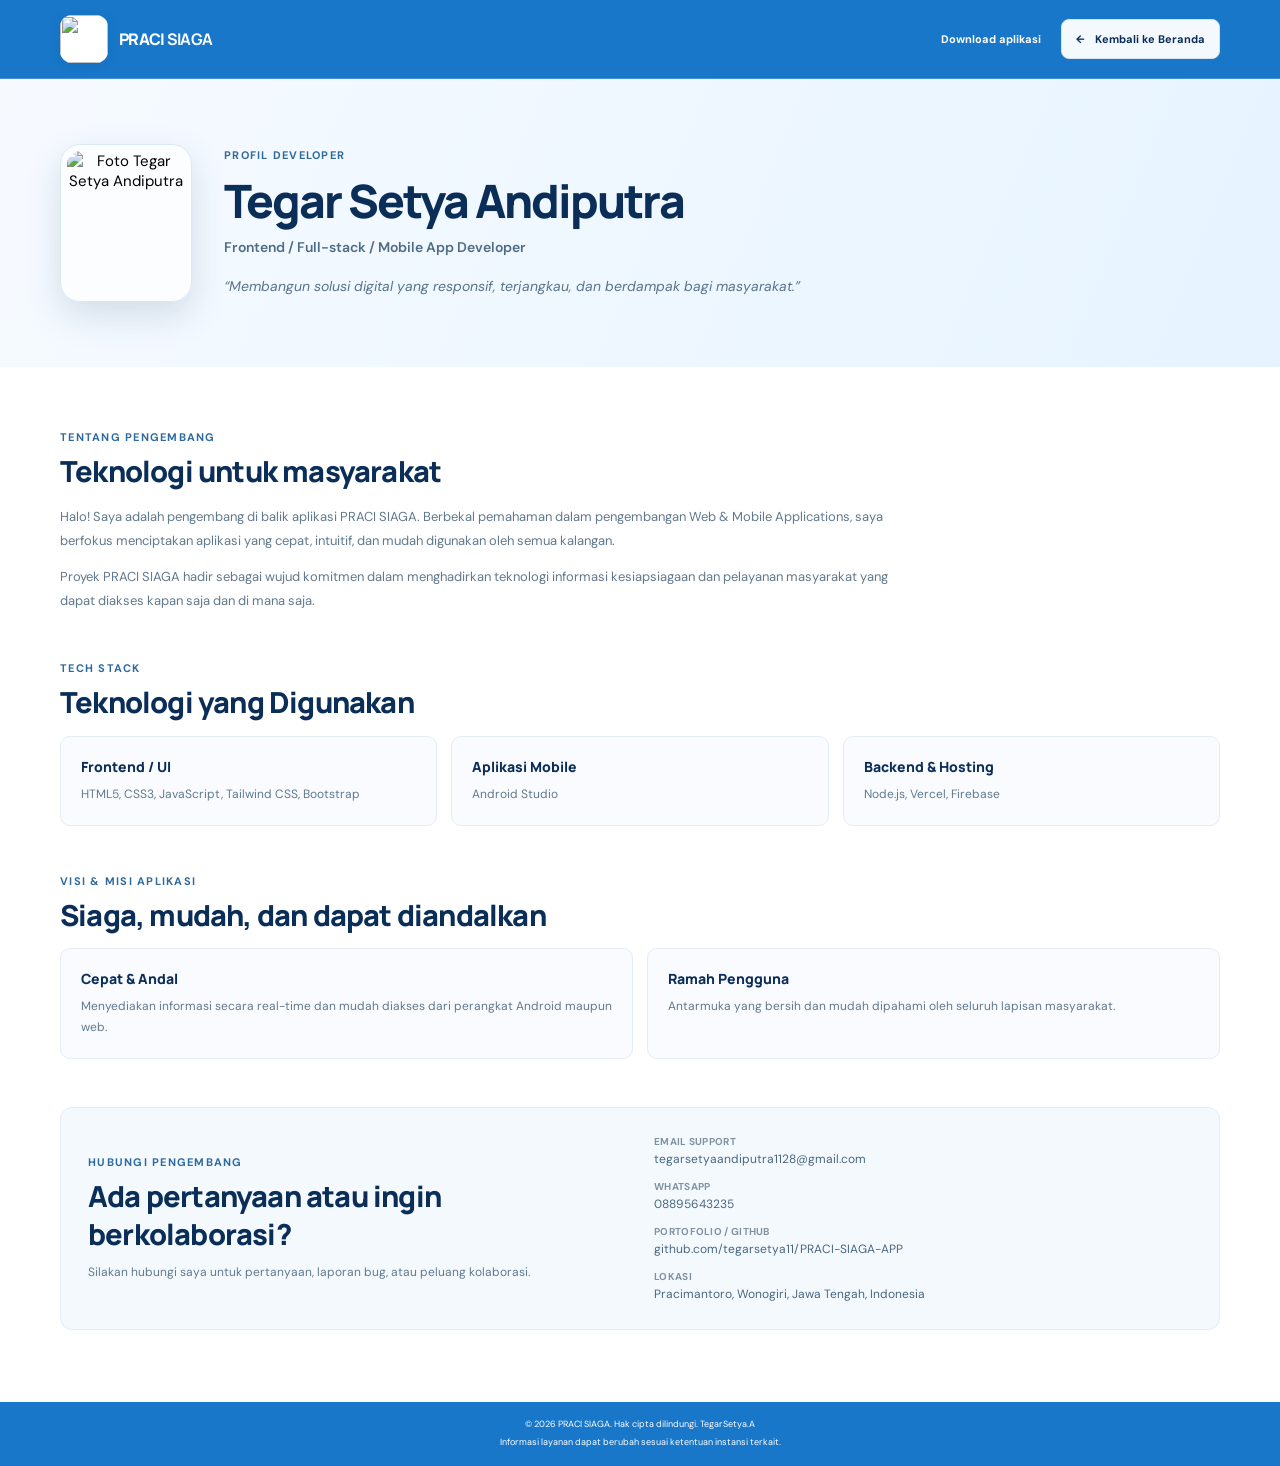
==== developer.html @ 0dc073da "Add files via upload" ====
<!doctype html>
<html lang="id">
  <head>
    <meta charset="utf-8" />
    <meta name="viewport" content="width=device-width, initial-scale=1" />
    <meta name="theme-color" content="#0b2e59" />
    <meta
      name="description"
      content="Profil Tegar Setya Andiputra, developer aplikasi PRACI SIAGA."
    />
    <title>Profil Developer — PRACI SIAGA</title>
    <link rel="icon" href="assets/logo-praci-siaga.jpg" type="image/jpeg" />
    <link rel="stylesheet" href="styles.css" />
    <script src="script.js" defer></script>
  </head>
  <body class="developer-page">
    <header class="site-header">
      <div class="container header-inner">
        <a class="brand" href="index.html#beranda" aria-label="PRACI SIAGA — kembali ke beranda">
          <img src="assets/logo-praci-siaga.jpg" alt="" width="48" height="48" />
          <span class="brand-name">PRACI <strong>SIAGA</strong></span>
        </a>
        <div class="developer-header-links">
          <a class="download-profile-link" href="assets/PRACI_SIAGA.apk" download="PRACI_SIAGA.apk">Download aplikasi</a>
          <a class="button download-header-back" href="index.html#beranda">
            <span aria-hidden="true">←</span>
            Kembali ke Beranda
          </a>
        </div>
      </div>
    </header>

    <main class="developer-page-main">
      <section class="developer-hero">
        <div class="container developer-hero-layout">
          <button class="developer-photo-trigger" type="button" aria-label="Perbesar foto Tegar Setya Andiputra" aria-haspopup="dialog">
            <img
              class="developer-photo"
              src="assets/developer-tegar.jpg"
              alt="Foto Tegar Setya Andiputra"
              width="768"
              height="1152"
            />
          </button>
          <div class="developer-intro">
            <p class="eyebrow">Profil Developer</p>
            <h1>Tegar Setya Andiputra</h1>
            <p class="developer-role">Frontend / Full-stack / Mobile App Developer</p>
            <blockquote>
              “Membangun solusi digital yang responsif, terjangkau, dan berdampak bagi masyarakat.”
            </blockquote>
          </div>
        </div>
      </section>

      <div class="container developer-content">
        <section class="developer-section" aria-labelledby="developer-about">
          <p class="eyebrow">Tentang Pengembang</p>
          <h2 id="developer-about">Teknologi untuk masyarakat</h2>
          <p>
            Halo! Saya adalah pengembang di balik aplikasi PRACI SIAGA. Berbekal pemahaman dalam
            pengembangan Web &amp; Mobile Applications, saya berfokus menciptakan aplikasi yang cepat,
            intuitif, dan mudah digunakan oleh semua kalangan.
          </p>
          <p>
            Proyek PRACI SIAGA hadir sebagai wujud komitmen dalam menghadirkan teknologi informasi
            kesiapsiagaan dan pelayanan masyarakat yang dapat diakses kapan saja dan di mana saja.
          </p>
        </section>

        <section class="developer-section" aria-labelledby="developer-stack">
          <p class="eyebrow">Tech Stack</p>
          <h2 id="developer-stack">Teknologi yang Digunakan</h2>
          <div class="developer-card-grid">
            <article class="developer-info-card">
              <h3>Frontend / UI</h3>
              <p>HTML5, CSS3, JavaScript, Tailwind CSS, Bootstrap</p>
            </article>
            <article class="developer-info-card">
              <h3>Aplikasi Mobile</h3>
              <p>Android Studio</p>
            </article>
            <article class="developer-info-card">
              <h3>Backend &amp; Hosting</h3>
              <p>Node.js, Vercel, Firebase</p>
            </article>
          </div>
        </section>

        <section class="developer-section" aria-labelledby="developer-vision">
          <p class="eyebrow">Visi &amp; Misi Aplikasi</p>
          <h2 id="developer-vision">Siaga, mudah, dan dapat diandalkan</h2>
          <div class="developer-card-grid developer-mission-grid">
            <article class="developer-info-card">
              <h3>Cepat &amp; Andal</h3>
              <p>
                Menyediakan informasi secara real-time dan mudah diakses dari perangkat Android
                maupun web.
              </p>
            </article>
            <article class="developer-info-card">
              <h3>Ramah Pengguna</h3>
              <p>Antarmuka yang bersih dan mudah dipahami oleh seluruh lapisan masyarakat.</p>
            </article>
          </div>
        </section>

        <section class="developer-contact" aria-labelledby="developer-contact-heading">
          <div>
            <p class="eyebrow">Hubungi Pengembang</p>
            <h2 id="developer-contact-heading">Ada pertanyaan atau ingin berkolaborasi?</h2>
            <p>Silakan hubungi saya untuk pertanyaan, laporan bug, atau peluang kolaborasi.</p>
          </div>
          <address>
            <a href="mailto:tegarsetyaandiputra1128@gmail.com">
              <span>Email Support</span>
              tegarsetyaandiputra1128@gmail.com
            </a>
            <a href="https://wa.me/628895643235" target="_blank" rel="noreferrer">
              <span>WhatsApp</span>
              08895643235
            </a>
            <a href="https://github.com/tegarsetya11/PRACI-SIAGA-APP" target="_blank" rel="noreferrer">
              <span>Portofolio / GitHub</span>
              github.com/tegarsetya11/PRACI-SIAGA-APP
            </a>
            <p>
              <span>Lokasi</span>
              Pracimantoro, Wonogiri, Jawa Tengah, Indonesia
            </p>
          </address>
        </section>
      </div>
    </main>

    <dialog class="developer-photo-dialog" aria-label="Foto Tegar Setya Andiputra">
      <button class="developer-photo-close" type="button" aria-label="Tutup foto">&times;</button>
      <img src="assets/developer-tegar.jpg" alt="Foto Tegar Setya Andiputra" width="768" height="1152" />
    </dialog>

    <footer class="site-footer">
      <div class="container footer-bottom">
        <span>© 2026 PRACI SIAGA. Hak cipta dilindungi. TegarSetya.A</span>
        <span>Informasi layanan dapat berubah sesuai ketentuan instansi terkait.</span>
      </div>
    </footer>
  </body>
</html>
---- styles.css ----
@import url("https://fonts.googleapis.com/css2?family=DM+Sans:wght@400;500;600;700&family=Manrope:wght@400;500;600;700;800&display=swap");

:root {
  color-scheme: light;
  --navy: #0b2e59;
  --navy-deep: #082447;
  --blue: #1877c9;
  --blue-light: #dff1ff;
  --ice: #f4f9fe;
  --text: #142b45;
  --muted: #61758a;
  --line: #e2eaf1;
  --white: #fff;
  --font-body: "DM Sans", "Segoe UI", sans-serif;
  --font-heading: "Manrope", "Segoe UI", sans-serif;
}

* { box-sizing: border-box; }
html { scroll-behavior: smooth; scroll-padding-top: 92px; }
body { margin: 0; color: var(--text); background: #fff; font-family: var(--font-body); font-size: 15px; -webkit-font-smoothing: antialiased; }
a { color: inherit; text-decoration: none; }
button { font: inherit; }
.container { width: min(1160px, calc(100% - 48px)); margin: 0 auto; }
.sr-only { position: absolute; width: 1px; height: 1px; padding: 0; margin: -1px; overflow: hidden; clip: rect(0,0,0,0); white-space: nowrap; border: 0; }

.site-header { position: sticky; top: 0; z-index: 20; background: var(--blue); border-bottom: 1px solid rgba(255,255,255,.18); backdrop-filter: blur(16px); }
.header-inner { height: 78px; display: flex; align-items: center; justify-content: space-between; }
.brand { display: inline-flex; align-items: center; gap: 11px; }
.brand img { object-fit: cover; border-radius: 12px; background: #fff; box-shadow: 0 3px 12px rgba(9,42,78,.09); }
.brand-name { color: #fff; font-family: var(--font-heading); font-size: 16px; font-weight: 800; letter-spacing: -.7px; }
.brand-name strong { color: #fff; }
.site-nav { display: flex; align-items: center; gap: 35px; color: rgba(255,255,255,.9); font-size: 13px; font-weight: 600; }
.site-nav > a:not(.nav-cta):hover { color: #fff; }
.footer-top:hover { color: var(--blue); }
.site-nav .nav-cta { display: inline-flex; align-items: center; gap: 14px; padding: 12px 17px; color: #fff; background: var(--navy); border-radius: 8px; transition: background .2s, transform .2s; }
.site-nav .nav-cta:hover { color: var(--navy); background: #fff; transform: translateY(-1px); }
.menu-toggle { display: none; border: 0; background: transparent; }

.hero { position: relative; min-height: 606px; overflow: hidden; background: linear-gradient(112deg, #f6faff 0%, #eef7ff 53%, #e6f3ff 100%); }
.hero-layout { position: relative; z-index: 1; display: grid; grid-template-columns: 1.04fr .96fr; align-items: center; min-height: 606px; gap: 48px; }
.hero-copy { max-width: 590px; padding: 58px 0 64px; }
.eyebrow { display: flex; align-items: center; gap: 9px; margin: 0 0 22px; color: #2f6a9e; font-size: 11px; font-weight: 700; letter-spacing: 1.25px; text-transform: uppercase; }
.eyebrow-dot { width: 7px; height: 7px; background: #2ea87d; border-radius: 50%; box-shadow: 0 0 0 4px rgba(46,168,125,.12); }
h1, h2, h3, p { margin-top: 0; }
.hero h1 { margin: 0; color: var(--navy); font-family: var(--font-heading); font-size: clamp(40px, 4.5vw, 58px); font-weight: 800; letter-spacing: -3px; line-height: 1.1; }
.hero h1 span, .section-heading h2 span { color: var(--blue); }
.hero-description { max-width: 515px; margin: 22px 0 26px; color: #566d83; font-size: 15px; line-height: 1.85; }
.hero-actions { display: flex; align-items: center; gap: 25px; }
.button { display: inline-flex; justify-content: center; align-items: center; gap: 10px; min-height: 48px; padding: 0 19px; border-radius: 8px; font-size: 13px; font-weight: 700; transition: transform .2s, background .2s; }
.button svg { width: 18px; height: 18px; fill: none; stroke: currentColor; stroke-width: 1.8; stroke-linecap: round; stroke-linejoin: round; }
.button-primary { color: #fff; background: var(--navy); box-shadow: 0 8px 18px rgba(11,46,89,.15); }
.button-primary:hover { background: var(--blue); transform: translateY(-2px); }
.text-link { display: inline-flex; gap: 11px; align-items: center; color: var(--navy); font-size: 13px; font-weight: 700; }
.text-link span { color: var(--blue); font-size: 17px; }
.hero-note { display: flex; align-items: flex-start; gap: 11px; max-width: 475px; margin-top: 32px; color: #708397; font-size: 11px; line-height: 1.7; }
.note-icon { display: inline-grid; flex: 0 0 17px; height: 17px; place-items: center; color: #397fb6; border: 1px solid #a8cce8; border-radius: 50%; font-family: Georgia,serif; font-size: 11px; font-weight: 700; }
.hero-glow { position: absolute; border-radius: 50%; background: rgba(163,213,249,.25); filter: blur(2px); }
.hero-glow-one { width: 450px; height: 450px; top: -340px; right: 4%; }
.hero-glow-two { width: 370px; height: 370px; bottom: -310px; left: 32%; background: rgba(186,223,250,.23); }
.hero-bottom-line { position: absolute; right: 0; bottom: 0; left: 0; height: 1px; background: #dcebf7; }

.hero-visual { position: relative; display: flex; height: 570px; align-items: center; justify-content: center; }
.visual-orbit { position: absolute; border: 1px solid rgba(70,145,205,.12); border-radius: 50%; }
.orbit-one { width: 470px; height: 470px; }
.orbit-two { width: 390px; height: 390px; }
.phone { position: relative; z-index: 1; width: 320px; height: 490px; padding: 9px; border: 1px solid #ccd8e4; border-radius: 34px; background: #122a45; box-shadow: 0 28px 65px rgba(18,53,86,.2), inset 0 0 0 2px rgba(255,255,255,.14); transform: rotate(-3deg); }
.phone::before { position: absolute; top: 137px; left: -3px; width: 3px; height: 50px; border-radius: 3px 0 0 3px; background: #52677c; content: ""; }
.phone::after { position: absolute; top: 168px; right: -3px; width: 3px; height: 65px; border-radius: 0 3px 3px 0; background: #52677c; content: ""; }
.phone-screen { position: relative; height: 100%; overflow: hidden; border-radius: 24px; background: #f7faff; }
.phone-preview-image { display: block; width: 100%; height: 100%; object-fit: cover; object-position: center; }
.phone-status { display: flex; justify-content: space-between; padding: 1px 5px 20px; color: #293d52; font-size: 8px; font-weight: 700; }
.app-top { display: flex; align-items: center; justify-content: space-between; margin: 0 -15px; padding: 19px 18px 20px; color: #fff; background: linear-gradient(125deg, #0b2e59, #1c72b6); }
.app-kicker { color: #b7daf4; font-size: 7px; font-weight: 600; letter-spacing: .7px; }
.app-top h2 { margin: 6px 0 3px; font-family: var(--font-heading); font-size: 19px; font-weight: 800; letter-spacing: -.5px; }
.app-top p { margin: 0; color: #d4e9f9; font-size: 9px; }
.app-mark { display: grid; width: 36px; height: 36px; place-items: center; border: 1px solid rgba(255,255,255,.47); border-radius: 12px; background: rgba(255,255,255,.14); font-size: 11px; font-weight: 800; }
.phone-search { display: flex; align-items: center; gap: 7px; height: 33px; margin-top: 14px; padding: 0 10px; color: #8a9aaa; border: 1px solid #e4ebf1; border-radius: 7px; background: #fff; font-size: 9px; }
.phone-search span { color: #347db8; font-size: 16px; }
.phone-section-title { display: flex; justify-content: space-between; align-items: center; margin: 16px 0 9px; color: var(--navy); font-size: 10px; }
.phone-section-title span { color: #4285bb; font-size: 8px; }
.service-grid { display: grid; grid-template-columns: repeat(4,1fr); gap: 6px; }
.mini-service { display: flex; align-items: center; flex-direction: column; gap: 5px; padding: 9px 3px 7px; border: 1px solid #edf1f5; border-radius: 8px; background: #fff; color: #506579; font-size: 7px; }
.mini-icon { display: grid; width: 27px; height: 27px; place-items: center; border-radius: 8px; font-size: 15px; font-weight: 700; }
.mini-navy { color: #275d96; background: #eaf3fb; }.mini-red { color: #d85357; background: #fff0ef; }.mini-orange { color: #d48436; background: #fff5e8; }.mini-green { color: #298e78; background: #e9f7f3; }
.contact-row { display: flex; align-items: center; gap: 8px; padding: 9px 0; border-top: 1px solid #eaf0f5; }
.contact-symbol { display: grid; flex: 0 0 30px; height: 30px; place-items: center; border-radius: 8px; font-size: 15px; font-weight: 700; }
.symbol-navy { color: #275d96; background: #eaf3fb; }.symbol-red { color: #d85357; background: #fff0ef; }
.contact-row > span:nth-child(2) { min-width: 0; flex: 1; }
.contact-row strong, .contact-row small { display: block; }
.contact-row strong { overflow: hidden; color: #243a50; font-size: 8px; font-weight: 700; text-overflow: ellipsis; white-space: nowrap; }
.contact-row small { margin-top: 3px; color: #8a99a8; font-size: 7px; }
.contact-arrow { color: #7b91a6; font-size: 19px; }
.phone-bottom { position: absolute; right: 0; bottom: 0; left: 0; display: flex; justify-content: space-around; align-items: center; height: 38px; border-top: 1px solid #e6edf3; background: #fff; color: #8a99a8; font-size: 7px; }
.bottom-active { position: absolute; left: 30px; bottom: 7px; width: 23px; height: 2px; border-radius: 2px; background: #277bb9; }
.floating-card { position: absolute; z-index: 2; display: flex; align-items: center; gap: 11px; padding: 12px 15px; border: 1px solid rgba(222,233,243,.9); border-radius: 12px; background: rgba(255,255,255,.96); box-shadow: 0 12px 34px rgba(29,71,108,.12); }
.floating-card strong, .floating-card small { display: block; }
.floating-card strong { color: var(--navy); font-size: 11px; }
.floating-card small { margin-top: 4px; color: #8596a7; font-size: 9px; }
.floating-card-top { top: 113px; right: -9px; }
.floating-card-bottom { bottom: 86px; left: -9px; }
.floating-icon { display: grid; width: 34px; height: 34px; place-items: center; border-radius: 10px; font-size: 19px; }
.icon-blue { color: #2776b8; background: #eaf4fc; }
.pulse-mark { display: grid; width: 33px; height: 33px; place-items: center; border-radius: 10px; background: #e8f6f1; }
.pulse-mark span { width: 9px; height: 9px; border-radius: 50%; background: #28a47b; box-shadow: 0 0 0 5px rgba(40,164,123,.15); }

.trust-strip { background: #fff; border-bottom: 4px solid #d9e6f0; }
.trust-inner { display: flex; justify-content: space-between; align-items: center; min-height: 78px; }
.trust-inner p { margin: 0; color: #8291a0; font-size: 12px; }
.trust-location { display: flex; align-items: center; gap: 10px; color: var(--navy); font-size: 12px; font-weight: 700; }
.trust-location span { color: var(--blue); font-size: 18px; }
.trust-location i { width: 3px; height: 3px; margin: 0 3px; border-radius: 50%; background: #86a4be; }

.section { padding: 104px 0; }
.about-section { background: #fff; }
.about-layout { display: grid; grid-template-columns: .95fr 1.05fr; gap: 110px; align-items: start; }
.eyebrow-light { margin-bottom: 18px; color: #4384b5; }
.section-heading h2 { margin: 0; color: var(--navy); font-family: var(--font-heading); font-size: clamp(32px,3.5vw,43px); font-weight: 800; letter-spacing: -2px; line-height: 1.2; }
.about-copy { max-width: 510px; padding-top: 31px; }
.about-copy p { margin-bottom: 18px; color: #62778b; font-size: 14px; line-height: 1.95; }

.service-area-section { margin-top: 66px; }
.service-area-heading { max-width: 760px; margin-bottom: 25px; }
.service-area-heading .eyebrow { margin-bottom: 10px; }
.service-area-heading h2 { margin: 0 0 11px; color: var(--navy); font-family: var(--font-heading); font-size: 25px; font-weight: 800; letter-spacing: -.8px; }
.service-area-heading > p:last-child { margin: 0; color: #62778b; font-size: 13px; line-height: 1.8; }
.service-area-grid { display: grid; grid-template-columns: repeat(2, minmax(0, 1fr)); gap: 14px; }
.service-area-card { padding: 19px 20px 17px; border: 1px solid #e5edf4; border-radius: 10px; background: #f9fbfe; }
.service-area-card h3 { display: flex; align-items: baseline; gap: 11px; margin: 0 0 11px; color: var(--navy); font-family: var(--font-heading); font-size: 14px; font-weight: 800; line-height: 1.5; }
.service-area-card h3 span { flex: 0 0 auto; color: var(--blue); font-size: 10px; letter-spacing: .5px; }
.service-area-card ul { display: grid; gap: 6px; margin: 0; padding: 0 0 0 17px; color: #62778b; font-size: 11px; line-height: 1.65; }
.service-area-card li::marker { color: #5a9ad0; }

.agency-section { margin-top: 70px; }
.agency-heading { margin-bottom: 24px; }
.agency-heading .eyebrow { margin-bottom: 10px; }
.agency-heading h2 { margin: 0; color: var(--navy); font-family: var(--font-heading); font-size: 24px; font-weight: 800; letter-spacing: -.8px; }
.agency-grid { display: grid; grid-template-columns: repeat(5, minmax(0, 1fr)); gap: 14px; margin: 0; padding: 0; list-style: none; }
.agency-card { display: flex; min-height: 154px; flex-direction: column; align-items: center; justify-content: flex-start; gap: 13px; padding: 17px 12px 15px; border: 1px solid #e5edf4; border-radius: 10px; background: #fff; color: #36536f; text-align: center; font-size: 11px; font-weight: 600; line-height: 1.55; }
.agency-logo { display: block; width: 66px; height: 66px; flex: 0 0 66px; object-fit: contain; }

.download-section { padding: 84px 0 75px; background: #fff; }
.download-card { position: relative; display: flex; min-height: 300px; justify-content: space-between; align-items: center; padding: 45px 65px; overflow: hidden; border-radius: 14px; background: linear-gradient(110deg,#eaf5fe,#f3f9fe 65%,#e7f3fd); }
.download-copy { position: relative; z-index: 1; max-width: 625px; }
.download-copy .eyebrow { margin-bottom: 14px; color: #3379af; }
.download-copy h2 { margin: 0 0 13px; color: var(--navy); font-family: var(--font-heading); font-size: clamp(26px,3vw,35px); font-weight: 800; letter-spacing: -1.3px; line-height: 1.25; }
.download-copy > p:not(.eyebrow):not(.download-status) { max-width: 540px; margin: 0 0 19px; color: #61798e; font-size: 12px; line-height: 1.8; }
.button-download { min-height: 44px; color: #fff; background: #7e9ab2; cursor: not-allowed; font-size: 11px; }
.download-status { display: inline-flex; align-items: center; gap: 7px; margin: 13px 0 0 11px; color: #76899a; font-size: 10px; }
.download-status span { color: #d9974e; font-size: 9px; }
.download-brand { position: relative; z-index: 1; display: flex; flex-direction: column; align-items: center; gap: 11px; margin-right: 28px; }
.download-brand img { width: 142px; height: 142px; object-fit: cover; border: 6px solid rgba(255,255,255,.86); border-radius: 23px; box-shadow: 0 12px 35px rgba(25,67,103,.12); }
.download-brand span { color: #4d7798; font-size: 8px; font-weight: 700; letter-spacing: 1.4px; }
.download-watermark { position: absolute; right: 12%; bottom: -155px; color: rgba(72,143,200,.05); font-family: var(--font-heading); font-size: 390px; font-weight: 800; letter-spacing: -35px; line-height: 1; pointer-events: none; }
.download-note { margin: 14px 0 0; color: #8c9baa; text-align: center; font-size: 10px; }
.download-page-main { display: flex; min-height: calc(100vh - 78px - 72px); align-items: center; background: #fff; }
.download-page .download-section { width: 100%; }
.download-page .download-copy h1 { margin: 0 0 13px; color: var(--navy); font-family: var(--font-heading); font-size: clamp(26px,3vw,35px); font-weight: 800; letter-spacing: -1.3px; line-height: 1.25; }
.download-page .download-copy h1 + p { max-width: 540px; margin: 0 0 19px; color: #61798e; font-size: 12px; line-height: 1.8; }
.download-header-group { display: flex; align-items: center; gap: 20px; }
.download-header-back { min-height: 40px; padding: 0 14px; color: var(--navy); border: 1px solid #d6e4ef; background: #f4f9fe; font-size: 11px; }
.download-header-back:hover { background: #e8f4fd; }
.download-profile-link { color: #3379af; font-size: 11px; font-weight: 700; }
.download-profile-link:hover { color: var(--navy); }
.developer-page .download-profile-link,
.developer-page .download-profile-link:hover { color: #fff; }

.developer-page-main { background: #fff; }
.developer-hero { padding: 65px 0; background: linear-gradient(112deg, #f6faff 0%, #eef7ff 53%, #e6f3ff 100%); }
.developer-hero-layout { display: flex; align-items: center; gap: 32px; }
.developer-photo-trigger { width: 132px; height: 158px; flex: 0 0 132px; padding: 6px; overflow: hidden; border: 1px solid #d8e8f5; border-radius: 20px; background: rgba(255,255,255,.78); box-shadow: 0 14px 35px rgba(25,67,103,.15); cursor: zoom-in; }
.developer-photo-trigger:focus-visible, .developer-photo-close:focus-visible { outline: 3px solid var(--blue); outline-offset: 3px; }
.developer-photo { display: block; width: 100%; height: 100%; object-fit: cover; object-position: center 25%; border-radius: 14px; }
.developer-photo-dialog { position: relative; max-width: min(90vw, 720px); max-height: 92vh; padding: 14px; overflow: visible; border: 1px solid rgba(255,255,255,.25); border-radius: 16px; background: #fff; box-shadow: 0 24px 80px rgba(0,0,0,.35); }
.developer-photo-dialog[open] { display: grid; place-items: center; }
.developer-photo-dialog::backdrop { background: rgba(5,19,34,.82); backdrop-filter: blur(4px); }
.developer-photo-dialog > img { display: block; max-width: calc(90vw - 28px); max-height: calc(92vh - 28px); object-fit: contain; border-radius: 8px; }
.developer-photo-close { position: absolute; z-index: 1; top: -13px; right: -13px; display: grid; width: 36px; height: 36px; place-items: center; border: 1px solid #dbe5ed; border-radius: 50%; background: #fff; color: var(--navy); box-shadow: 0 3px 12px rgba(0,0,0,.2); font-size: 25px; line-height: 1; cursor: pointer; }
.developer-intro .eyebrow { margin-bottom: 11px; }
.developer-intro h1 { margin: 0; color: var(--navy); font-family: var(--font-heading); font-size: clamp(32px,4vw,46px); font-weight: 800; letter-spacing: -2px; line-height: 1.2; }
.developer-role { margin: 10px 0 0; color: #4f6c85; font-size: 14px; font-weight: 600; }
.developer-intro blockquote { margin: 19px 0 0; color: #58748d; font-size: 14px; font-style: italic; line-height: 1.7; }
.developer-content { padding-top: 63px; padding-bottom: 72px; }
.developer-section { margin-bottom: 48px; }
.developer-section > .eyebrow, .developer-contact .eyebrow { margin-bottom: 9px; }
.developer-section h2, .developer-contact h2 { margin: 0 0 14px; color: var(--navy); font-family: var(--font-heading); font-size: clamp(22px,2.5vw,29px); font-weight: 800; letter-spacing: -.8px; line-height: 1.3; }
.developer-section > p:not(.eyebrow) { max-width: 850px; margin: 0 0 12px; color: #61798e; font-size: 13px; line-height: 1.85; }
.developer-card-grid { display: grid; grid-template-columns: repeat(3,minmax(0,1fr)); gap: 14px; }
.developer-info-card { padding: 20px; border: 1px solid #e5edf4; border-radius: 10px; background: #f9fbfe; }
.developer-info-card h3 { margin: 0 0 8px; color: var(--navy); font-family: var(--font-heading); font-size: 14px; font-weight: 800; }
.developer-info-card p { margin: 0; color: #61798e; font-size: 12px; line-height: 1.75; }
.developer-mission-grid { grid-template-columns: repeat(2,minmax(0,1fr)); }
.developer-contact { display: grid; grid-template-columns: 1fr 1fr; gap: 28px; align-items: center; padding: 27px; border: 1px solid #e2edf6; border-radius: 12px; background: #f4f9fe; }
.developer-contact h2 { margin-bottom: 9px; }
.developer-contact > div > p:last-child { margin: 0; color: #61798e; font-size: 12px; line-height: 1.7; }
.developer-contact address { display: grid; gap: 13px; color: #49677f; font-size: 12px; font-style: normal; overflow-wrap: anywhere; }
.developer-contact address a, .developer-contact address p { margin: 0; }
.developer-contact address a:hover { color: var(--blue); }
.developer-contact address span { display: block; margin-bottom: 3px; color: #8092a2; font-size: 10px; font-weight: 700; letter-spacing: .3px; text-transform: uppercase; }
.developer-header-links { display: flex; align-items: center; gap: 20px; }

.emergency-note { padding: 32px 0; background: #f7f9fb; border-top: 1px solid #edf1f4; border-bottom: 1px solid #edf1f4; }
.emergency-note-inner { display: flex; align-items: center; gap: 17px; }
.emergency-symbol { display: grid; flex: 0 0 35px; height: 35px; place-items: center; color: #b86d27; border: 1px solid #eddbbf; border-radius: 50%; background: #fff9f0; font-family: Georgia,serif; font-weight: 700; }
.emergency-note h2 { margin: 0 0 5px; color: var(--navy); font-family: var(--font-heading); font-size: 13px; font-weight: 800; }
.emergency-note p { max-width: 700px; margin: 0; color: #77899a; font-size: 10px; line-height: 1.7; }
.emergency-note-inner > a { display: inline-flex; flex: 0 0 auto; gap: 8px; align-items: center; margin-left: auto; color: #2f75aa; font-size: 10px; font-weight: 700; }

.site-footer { background: var(--blue); }
.footer-main { display: flex; align-items: center; gap: 25px; padding-top: 30px; padding-bottom: 27px; }
.footer-brand img { width: 42px; height: 42px; }
.footer-brand .brand-name { font-size: 14px; }
.footer-main > p { margin: 0; color: #7b8b9a; font-size: 10px; line-height: 1.7; }
.footer-top { display: inline-flex; gap: 10px; align-items: center; margin-left: auto; color: #63798d; font-size: 10px; font-weight: 600; }
.footer-top span { color: #347daf; font-size: 15px; }
.footer-bottom { display: flex; flex-direction: column; align-items: center; justify-content: center; gap: 6px; padding-top: 16px; padding-bottom: 18px; color: #fff; font-size: 9px; text-align: center; }

@media (min-width: 1400px) { .hero-layout { min-height: 650px; }.hero { min-height: 650px; }.hero-visual { height: 610px; } }
@media (max-width: 1000px) {
  .container { width: min(100% - 40px, 820px); }
  .hero-layout { grid-template-columns: 1.05fr .95fr; gap: 20px; }
  .hero h1 { font-size: 47px; }
  .hero-visual { transform: scale(.9); transform-origin: center; }
  .floating-card-top { right: -22px; }.floating-card-bottom { left: -22px; }
  .about-layout { gap: 55px; }
  .service-area-grid { gap: 11px; }
  .service-area-card { padding-right: 16px; padding-left: 16px; }
  .agency-grid { grid-template-columns: repeat(3, minmax(0, 1fr)); }
  .download-card { padding-right: 42px; padding-left: 42px; }
}
@media (max-width: 700px) {
  html { scroll-padding-top: 72px; }
  .container { width: calc(100% - 38px); }
  .header-inner { height: 68px; }
  .download-header-group { gap: 12px; }
  .download-header-group .brand { gap: 8px; }
  .brand img { width: 41px; height: 41px; border-radius: 10px; }
  .brand-name { font-size: 14px; }
  .download-header-back { min-height: 38px; padding: 0 10px; font-size: 9px; }
  .developer-hero { padding: 44px 0; }
  .developer-hero-layout { align-items: flex-start; flex-direction: column; gap: 19px; }
  .developer-photo-trigger { width: 104px; height: 126px; flex-basis: 104px; border-radius: 16px; }
  .developer-photo-trigger img { border-radius: 11px; }
  .developer-role { font-size: 12px; line-height: 1.6; }
  .developer-intro blockquote { margin-top: 13px; font-size: 12px; }
  .developer-content { padding-top: 44px; padding-bottom: 52px; }
  .developer-section { margin-bottom: 36px; }
  .developer-section > p:not(.eyebrow) { font-size: 11px; }
  .developer-card-grid, .developer-mission-grid { grid-template-columns: 1fr; gap: 10px; }
  .developer-info-card { padding: 16px; }
  .developer-info-card h3 { font-size: 12px; }
  .developer-info-card p { font-size: 10px; }
  .developer-contact { grid-template-columns: 1fr; gap: 19px; padding: 20px; }
  .developer-contact address { font-size: 10px; }
  .developer-header-links { gap: 9px; }
  .developer-header-links .download-header-back { font-size: 8px; }
  .menu-toggle { display: flex; width: 39px; height: 39px; flex-direction: column; justify-content: center; gap: 5px; padding: 8px; cursor: pointer; }
  .menu-toggle span:not(.sr-only) { width: 22px; height: 2px; border-radius: 2px; background: #fff; }
  .site-nav { position: absolute; top: 67px; right: 0; left: 0; display: none; flex-direction: column; align-items: stretch; gap: 0; padding: 7px 19px 18px; border-bottom: 1px solid rgba(255,255,255,.2); background: var(--blue); box-shadow: 0 14px 20px rgba(12,45,77,.12); }
  .site-nav.is-open { display: flex; }
  .site-nav > a:not(.nav-cta) { padding: 13px 4px; border-bottom: 1px solid rgba(255,255,255,.2); }
  .site-nav .nav-cta { justify-content: space-between; margin-top: 13px; }
  .hero { min-height: 0; }
  .hero-layout { display: flex; min-height: 0; flex-direction: column; gap: 0; align-items: stretch; }
  .hero-copy { padding: 50px 0 0; }
  .eyebrow { margin-bottom: 18px; font-size: 9px; }
  .hero h1 { font-size: clamp(37px,10vw,49px); letter-spacing: -2.4px; }
  .hero-description { margin: 18px 0 21px; font-size: 13px; line-height: 1.8; }
  .hero-actions { flex-wrap: wrap; gap: 16px; }
  .button { min-height: 45px; padding: 0 14px; font-size: 11px; }
  .text-link { font-size: 11px; }
  .hero-note { margin-top: 22px; font-size: 10px; }
  .hero-visual { height: 440px; margin-top: 46px; transform: scale(.78); transform-origin: center top; }
  .floating-card-top { top: 80px; right: -5px; }.floating-card-bottom { bottom: 43px; left: -8px; }
  .trust-inner { min-height: 80px; align-items: flex-start; flex-direction: column; justify-content: center; gap: 8px; }
  .trust-inner p { font-size: 10px; }.trust-location { gap: 7px; font-size: 10px; }
  .trust-location span { font-size: 14px; }
  .section { padding: 70px 0; }
  .about-layout { grid-template-columns: 1fr; gap: 13px; }
  .section-heading h2 { font-size: 34px; letter-spacing: -1.5px; }
  .about-copy { padding-top: 0; }.about-copy p { font-size: 12px; }
  .service-area-section { margin-top: 48px; }
  .service-area-heading h2 { font-size: 22px; }
  .service-area-heading > p:last-child { font-size: 11px; }
  .service-area-grid { grid-template-columns: 1fr; gap: 10px; }
  .service-area-card { padding: 16px; }
  .service-area-card h3 { font-size: 13px; }
  .service-area-card ul { font-size: 10px; }
  .agency-section { margin-top: 52px; }
  .agency-grid { grid-template-columns: repeat(2, minmax(0, 1fr)); gap: 10px; }
  .agency-card { min-height: 144px; padding: 14px 9px 12px; font-size: 10px; }
  .agency-logo { width: 60px; height: 60px; flex-basis: 60px; }
  .download-section { padding: 60px 0; }
  .download-card { min-height: 0; align-items: flex-start; flex-direction: column; gap: 22px; padding: 29px 24px; }
  .download-copy h2 { font-size: 27px; }
  .download-copy > p:not(.eyebrow):not(.download-status) { font-size: 11px; }
  .download-status { margin-left: 0; }
  .download-brand { flex-direction: row; gap: 10px; margin: 0; }
  .download-brand img { width: 48px; height: 48px; border-width: 3px; border-radius: 10px; }
  .download-brand span { font-size: 7px; }
  .download-note { font-size: 9px; line-height: 1.6; }
  .emergency-note-inner { align-items: flex-start; flex-wrap: wrap; gap: 10px 12px; }
  .emergency-symbol { flex-basis: 30px; height: 30px; }
  .emergency-note-inner > div { flex: 1; }
  .emergency-note h2 { font-size: 12px; }.emergency-note p { font-size: 9px; }
  .emergency-note-inner > a { margin: 2px 0 0 42px; font-size: 9px; }
  .footer-main { flex-wrap: wrap; gap: 14px; padding-top: 24px; }
  .footer-main > p { order: 3; width: 100%; }
  .footer-top { font-size: 9px; }
  .footer-bottom { font-size: 8px; }
}
@media (max-width: 380px) {
  .container { width: calc(100% - 30px); }
  .hero h1 { font-size: 36px; }
  .hero-actions { align-items: flex-start; flex-direction: column; }
  .hero-visual { height: 405px; margin-top: 58px; transform: scale(.7); }
  .download-status { font-size: 9px; }
}
@media (prefers-reduced-motion: reduce) {
  *, *::before, *::after { scroll-behavior: auto !important; animation-duration: .01ms !important; animation-iteration-count: 1 !important; transition-duration: .01ms !important; }
}
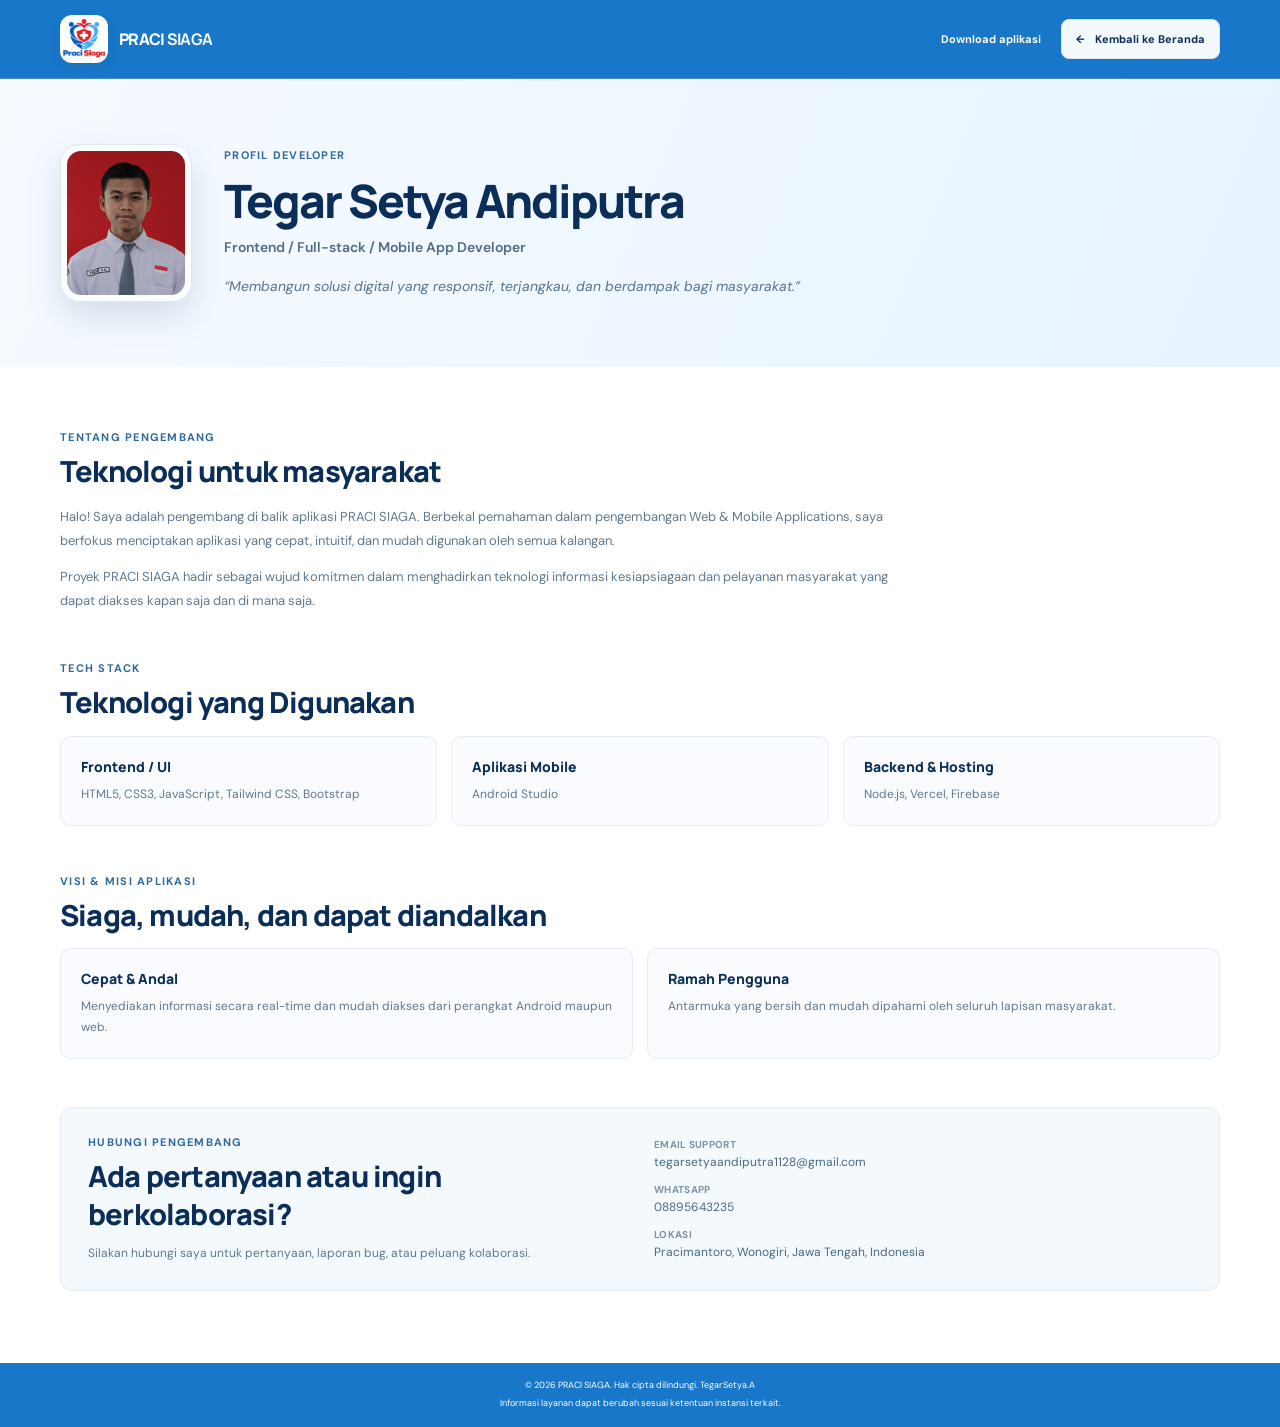
==== commit 89ad6caa: "Remove GitHub portfolio link from developer page Co-authored-by: Copilot <223556219+Copilot@users.no" ====
--- a/developer.html
+++ b/developer.html
@@ -120,10 +120,6 @@
               <span>WhatsApp</span>
               08895643235
             </a>
-            <a href="https://github.com/tegarsetya11/PRACI-SIAGA-APP" target="_blank" rel="noreferrer">
-              <span>Portofolio / GitHub</span>
-              github.com/tegarsetya11/PRACI-SIAGA-APP
-            </a>
             <p>
               <span>Lokasi</span>
               Pracimantoro, Wonogiri, Jawa Tengah, Indonesia
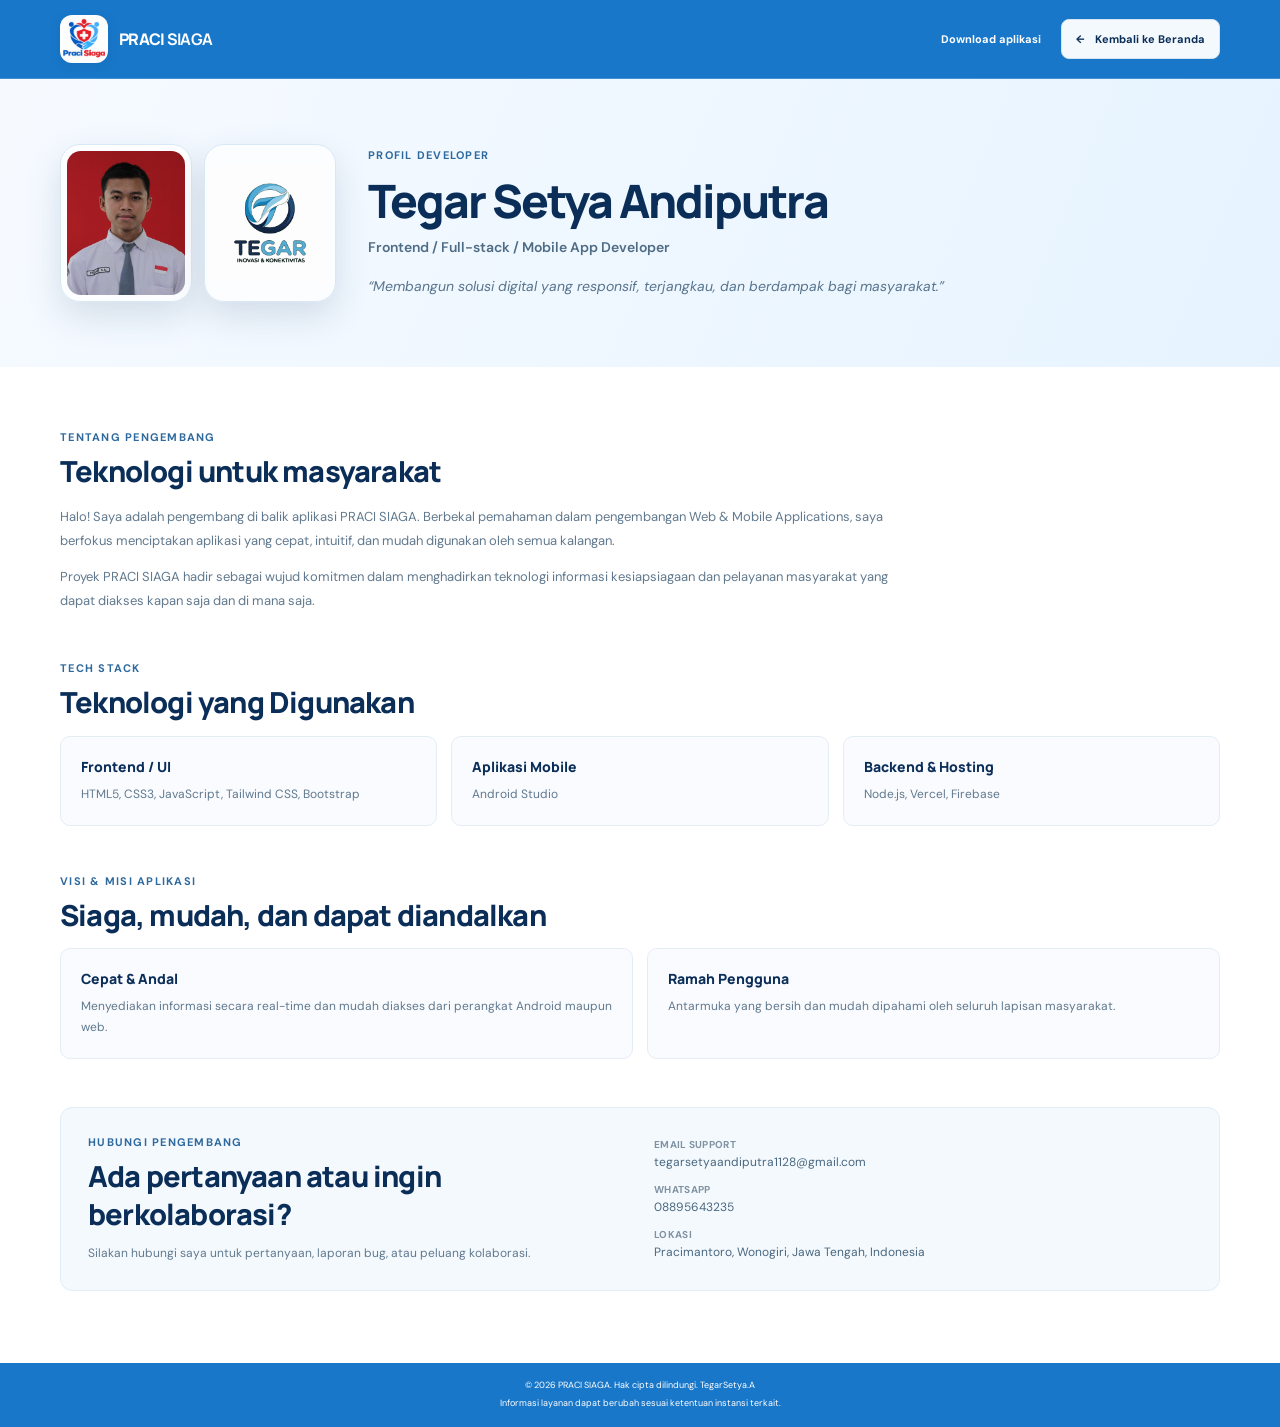
==== commit 99fe9b70: "Add TEGAR logo to developer profile Co-authored-by: Copilot <223556219+Copilot@users.noreply.github." ====
--- a/developer.html
+++ b/developer.html
@@ -33,15 +33,24 @@
     <main class="developer-page-main">
       <section class="developer-hero">
         <div class="container developer-hero-layout">
-          <button class="developer-photo-trigger" type="button" aria-label="Perbesar foto Tegar Setya Andiputra" aria-haspopup="dialog">
+          <div class="developer-hero-visuals">
+            <button class="developer-photo-trigger" type="button" aria-label="Perbesar foto Tegar Setya Andiputra" aria-haspopup="dialog">
+              <img
+                class="developer-photo"
+                src="assets/developer-tegar.jpg"
+                alt="Foto Tegar Setya Andiputra"
+                width="768"
+                height="1152"
+              />
+            </button>
             <img
-              class="developer-photo"
-              src="assets/developer-tegar.jpg"
-              alt="Foto Tegar Setya Andiputra"
+              class="developer-logo"
+              src="assets/logo-tegar.png"
+              alt="Logo TEGAR — Inovasi &amp; Konektivitas"
               width="768"
-              height="1152"
+              height="768"
             />
-          </button>
+          </div>
           <div class="developer-intro">
             <p class="eyebrow">Profil Developer</p>
             <h1>Tegar Setya Andiputra</h1>
--- a/styles.css
+++ b/styles.css
@@ -144,7 +144,8 @@
 .download-copy .eyebrow { margin-bottom: 14px; color: #3379af; }
 .download-copy h2 { margin: 0 0 13px; color: var(--navy); font-family: var(--font-heading); font-size: clamp(26px,3vw,35px); font-weight: 800; letter-spacing: -1.3px; line-height: 1.25; }
 .download-copy > p:not(.eyebrow):not(.download-status) { max-width: 540px; margin: 0 0 19px; color: #61798e; font-size: 12px; line-height: 1.8; }
-.button-download { min-height: 44px; color: #fff; background: #7e9ab2; cursor: not-allowed; font-size: 11px; }
+.button-download { min-height: 44px; color: #fff; background: var(--navy); cursor: pointer; font-size: 11px; }
+.button-download:hover { background: var(--blue); transform: translateY(-2px); }
 .download-status { display: inline-flex; align-items: center; gap: 7px; margin: 13px 0 0 11px; color: #76899a; font-size: 10px; }
 .download-status span { color: #d9974e; font-size: 9px; }
 .download-brand { position: relative; z-index: 1; display: flex; flex-direction: column; align-items: center; gap: 11px; margin-right: 28px; }
@@ -167,9 +168,11 @@
 .developer-page-main { background: #fff; }
 .developer-hero { padding: 65px 0; background: linear-gradient(112deg, #f6faff 0%, #eef7ff 53%, #e6f3ff 100%); }
 .developer-hero-layout { display: flex; align-items: center; gap: 32px; }
+.developer-hero-visuals { display: flex; flex: 0 0 auto; align-items: center; gap: 12px; }
 .developer-photo-trigger { width: 132px; height: 158px; flex: 0 0 132px; padding: 6px; overflow: hidden; border: 1px solid #d8e8f5; border-radius: 20px; background: rgba(255,255,255,.78); box-shadow: 0 14px 35px rgba(25,67,103,.15); cursor: zoom-in; }
 .developer-photo-trigger:focus-visible, .developer-photo-close:focus-visible { outline: 3px solid var(--blue); outline-offset: 3px; }
 .developer-photo { display: block; width: 100%; height: 100%; object-fit: cover; object-position: center 25%; border-radius: 14px; }
+.developer-logo { display: block; width: 132px; height: 158px; flex: 0 0 132px; padding: 6px; border: 1px solid #d8e8f5; border-radius: 20px; background: rgba(255,255,255,.78); box-shadow: 0 14px 35px rgba(25,67,103,.15); object-fit: contain; }
 .developer-photo-dialog { position: relative; max-width: min(90vw, 720px); max-height: 92vh; padding: 14px; overflow: visible; border: 1px solid rgba(255,255,255,.25); border-radius: 16px; background: #fff; box-shadow: 0 24px 80px rgba(0,0,0,.35); }
 .developer-photo-dialog[open] { display: grid; place-items: center; }
 .developer-photo-dialog::backdrop { background: rgba(5,19,34,.82); backdrop-filter: blur(4px); }
@@ -238,8 +241,10 @@
   .download-header-back { min-height: 38px; padding: 0 10px; font-size: 9px; }
   .developer-hero { padding: 44px 0; }
   .developer-hero-layout { align-items: flex-start; flex-direction: column; gap: 19px; }
+  .developer-hero-visuals { gap: 10px; }
   .developer-photo-trigger { width: 104px; height: 126px; flex-basis: 104px; border-radius: 16px; }
   .developer-photo-trigger img { border-radius: 11px; }
+  .developer-logo { width: 104px; height: 126px; flex-basis: 104px; border-radius: 16px; }
   .developer-role { font-size: 12px; line-height: 1.6; }
   .developer-intro blockquote { margin-top: 13px; font-size: 12px; }
   .developer-content { padding-top: 44px; padding-bottom: 52px; }
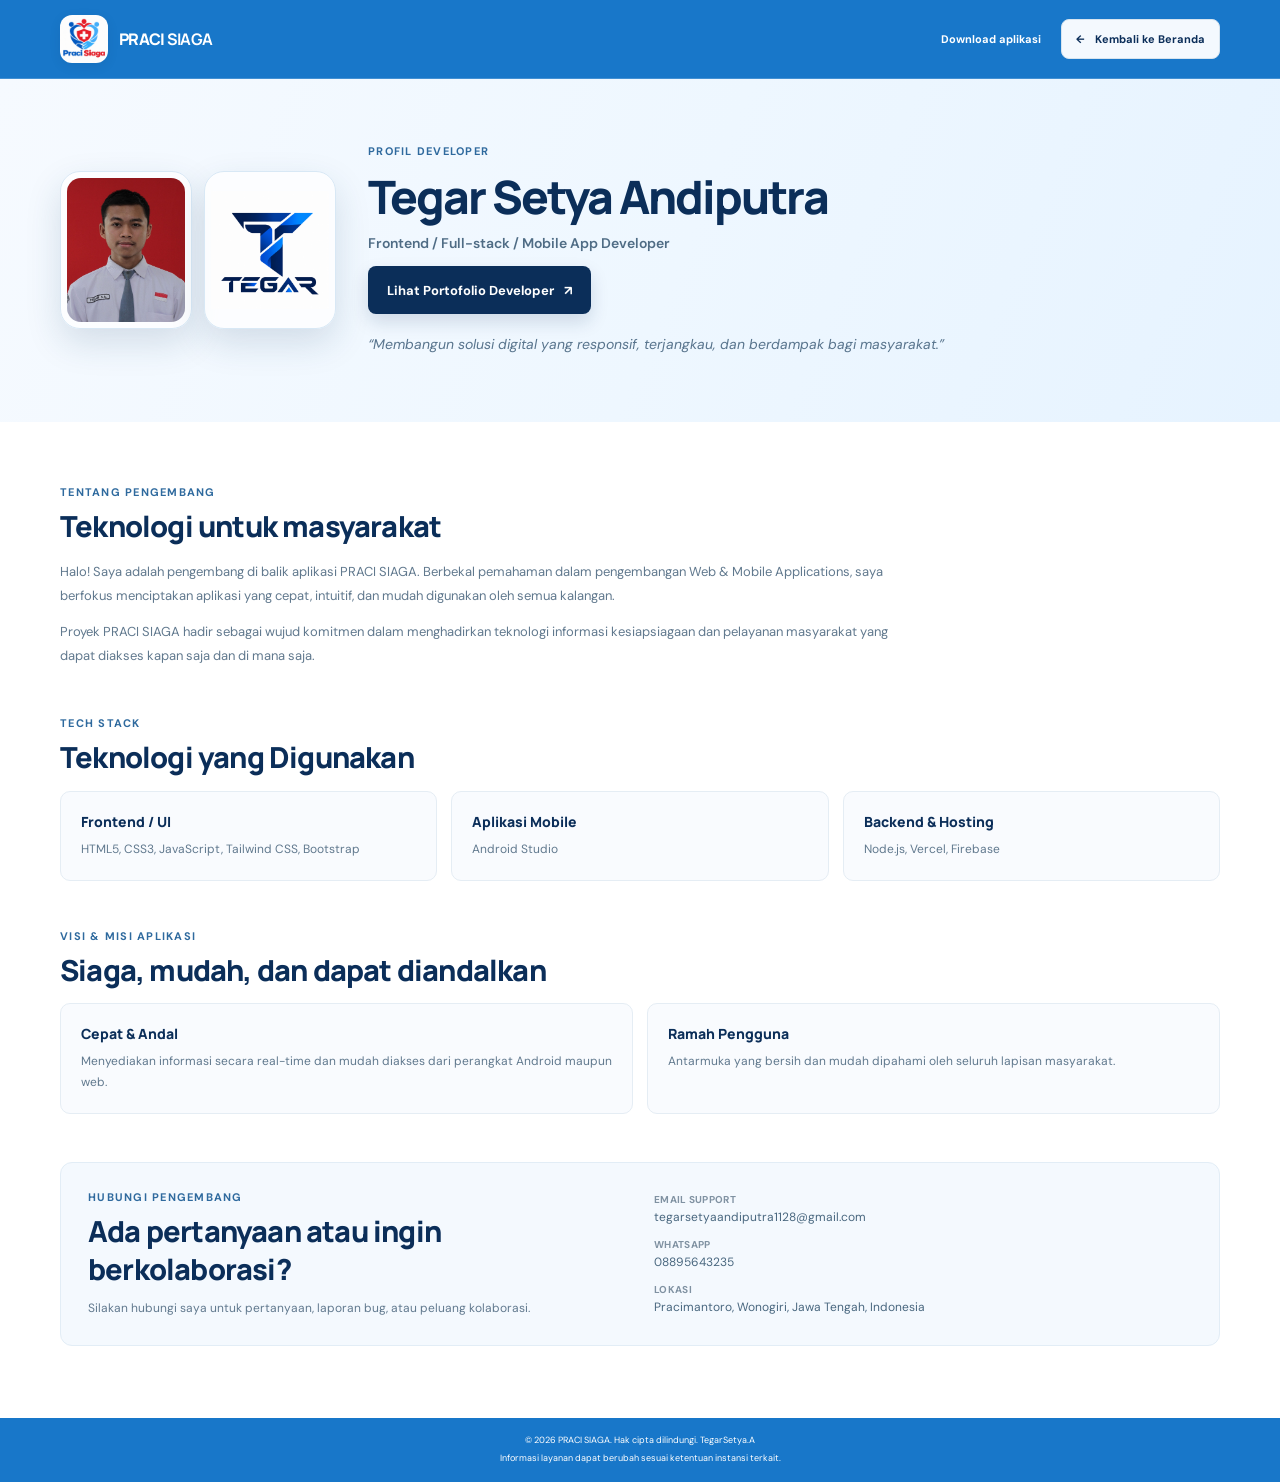
==== commit c01d0f40: "Update developer profile logo and portfolio link Co-authored-by: Copilot <223556219+Copilot@users.no" ====
--- a/developer.html
+++ b/developer.html
@@ -45,8 +45,8 @@
             </button>
             <img
               class="developer-logo"
-              src="assets/logo-tegar.png"
-              alt="Logo TEGAR — Inovasi &amp; Konektivitas"
+              src="assets/logo-tegar-biru.png"
+              alt="Logo TEGAR biru"
               width="768"
               height="768"
             />
@@ -55,6 +55,14 @@
             <p class="eyebrow">Profil Developer</p>
             <h1>Tegar Setya Andiputra</h1>
             <p class="developer-role">Frontend / Full-stack / Mobile App Developer</p>
+            <a
+              class="button button-primary developer-portfolio-link"
+              href="https://tegar-setya-portofolio.vercel.app/"
+              target="_blank"
+              rel="noopener noreferrer"
+            >
+              Lihat Portofolio Developer <span aria-hidden="true">↗</span>
+            </a>
             <blockquote>
               “Membangun solusi digital yang responsif, terjangkau, dan berdampak bagi masyarakat.”
             </blockquote>
--- a/styles.css
+++ b/styles.css
@@ -137,6 +137,10 @@
 .agency-grid { display: grid; grid-template-columns: repeat(5, minmax(0, 1fr)); gap: 14px; margin: 0; padding: 0; list-style: none; }
 .agency-card { display: flex; min-height: 154px; flex-direction: column; align-items: center; justify-content: flex-start; gap: 13px; padding: 17px 12px 15px; border: 1px solid #e5edf4; border-radius: 10px; background: #fff; color: #36536f; text-align: center; font-size: 11px; font-weight: 600; line-height: 1.55; }
 .agency-logo { display: block; width: 66px; height: 66px; flex: 0 0 66px; object-fit: contain; }
+@media (hover: hover) and (pointer: fine) and (prefers-reduced-motion: no-preference) {
+  .agency-card { transform: perspective(800px) translateY(0) rotateX(var(--agency-tilt-y, 0deg)) rotateY(var(--agency-tilt-x, 0deg)); transition: transform .2s ease, box-shadow .2s ease, border-color .2s ease; }
+  .agency-card:hover { transform: perspective(800px) translateY(-5px) rotateX(var(--agency-tilt-y, 0deg)) rotateY(var(--agency-tilt-x, 0deg)); border-color: #c5dff2; box-shadow: 0 16px 30px rgba(25,67,103,.16); }
+}
 
 .download-section { padding: 84px 0 75px; background: #fff; }
 .download-card { position: relative; display: flex; min-height: 300px; justify-content: space-between; align-items: center; padding: 45px 65px; overflow: hidden; border-radius: 14px; background: linear-gradient(110deg,#eaf5fe,#f3f9fe 65%,#e7f3fd); }
@@ -181,6 +185,8 @@
 .developer-intro .eyebrow { margin-bottom: 11px; }
 .developer-intro h1 { margin: 0; color: var(--navy); font-family: var(--font-heading); font-size: clamp(32px,4vw,46px); font-weight: 800; letter-spacing: -2px; line-height: 1.2; }
 .developer-role { margin: 10px 0 0; color: #4f6c85; font-size: 14px; font-weight: 600; }
+.developer-portfolio-link { width: fit-content; margin-top: 14px; }
+.developer-portfolio-link:focus-visible { outline: 3px solid var(--blue); outline-offset: 3px; }
 .developer-intro blockquote { margin: 19px 0 0; color: #58748d; font-size: 14px; font-style: italic; line-height: 1.7; }
 .developer-content { padding-top: 63px; padding-bottom: 72px; }
 .developer-section { margin-bottom: 48px; }
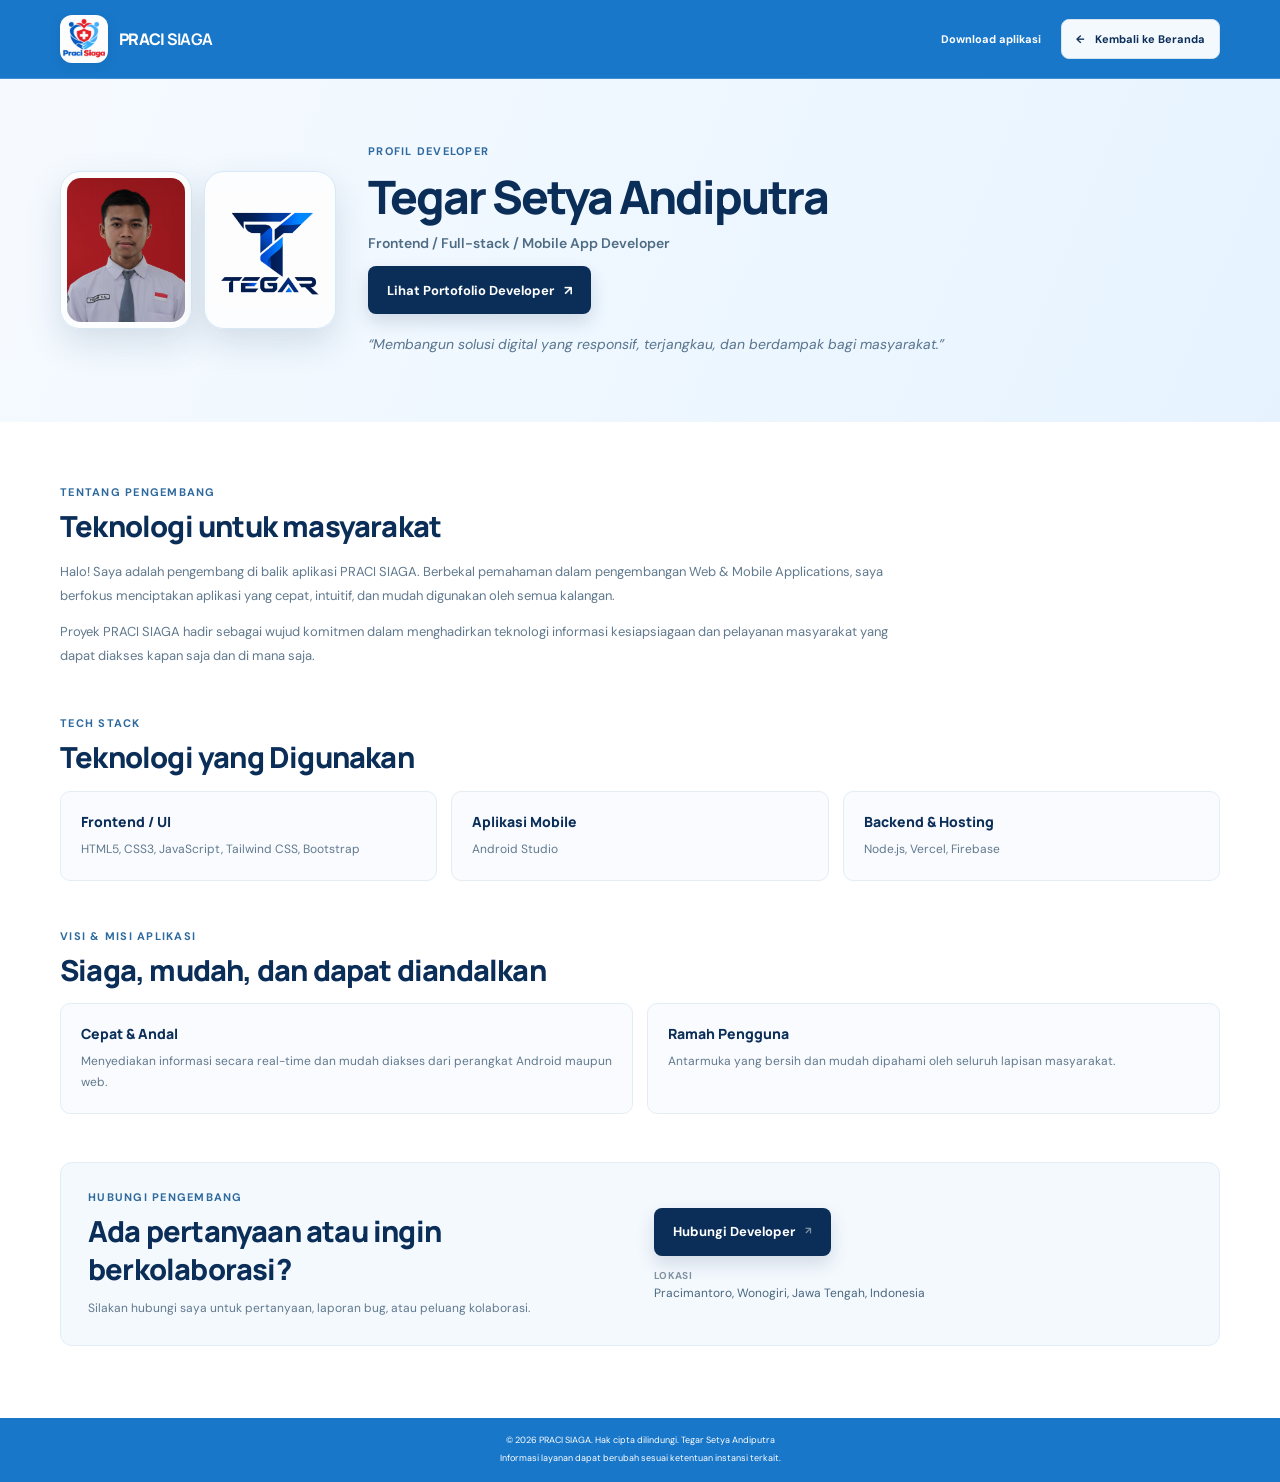
==== commit e48e89c1: "Update developer contact and copyright name Co-authored-by: Copilot <223556219+Copilot@users.noreply" ====
--- a/developer.html
+++ b/developer.html
@@ -57,7 +57,7 @@
             <p class="developer-role">Frontend / Full-stack / Mobile App Developer</p>
             <a
               class="button button-primary developer-portfolio-link"
-              href="https://tegar-setya-portofolio.vercel.app/"
+              href="https://tegar-setya-andiputra-portofolio.vercel.app/#home"
               target="_blank"
               rel="noopener noreferrer"
             >
@@ -129,13 +129,13 @@
             <p>Silakan hubungi saya untuk pertanyaan, laporan bug, atau peluang kolaborasi.</p>
           </div>
           <address>
-            <a href="mailto:tegarsetyaandiputra1128@gmail.com">
-              <span>Email Support</span>
-              tegarsetyaandiputra1128@gmail.com
-            </a>
-            <a href="https://wa.me/628895643235" target="_blank" rel="noreferrer">
-              <span>WhatsApp</span>
-              08895643235
+            <a
+              class="button button-primary developer-portfolio-link"
+              href="https://tegar-setya-andiputra-portofolio.vercel.app/#home"
+              target="_blank"
+              rel="noopener noreferrer"
+            >
+              Hubungi Developer <span aria-hidden="true">↗</span>
             </a>
             <p>
               <span>Lokasi</span>
@@ -153,7 +153,7 @@
 
     <footer class="site-footer">
       <div class="container footer-bottom">
-        <span>© 2026 PRACI SIAGA. Hak cipta dilindungi. TegarSetya.A</span>
+        <span>© 2026 PRACI SIAGA. Hak cipta dilindungi. Tegar Setya Andiputra</span>
         <span>Informasi layanan dapat berubah sesuai ketentuan instansi terkait.</span>
       </div>
     </footer>
